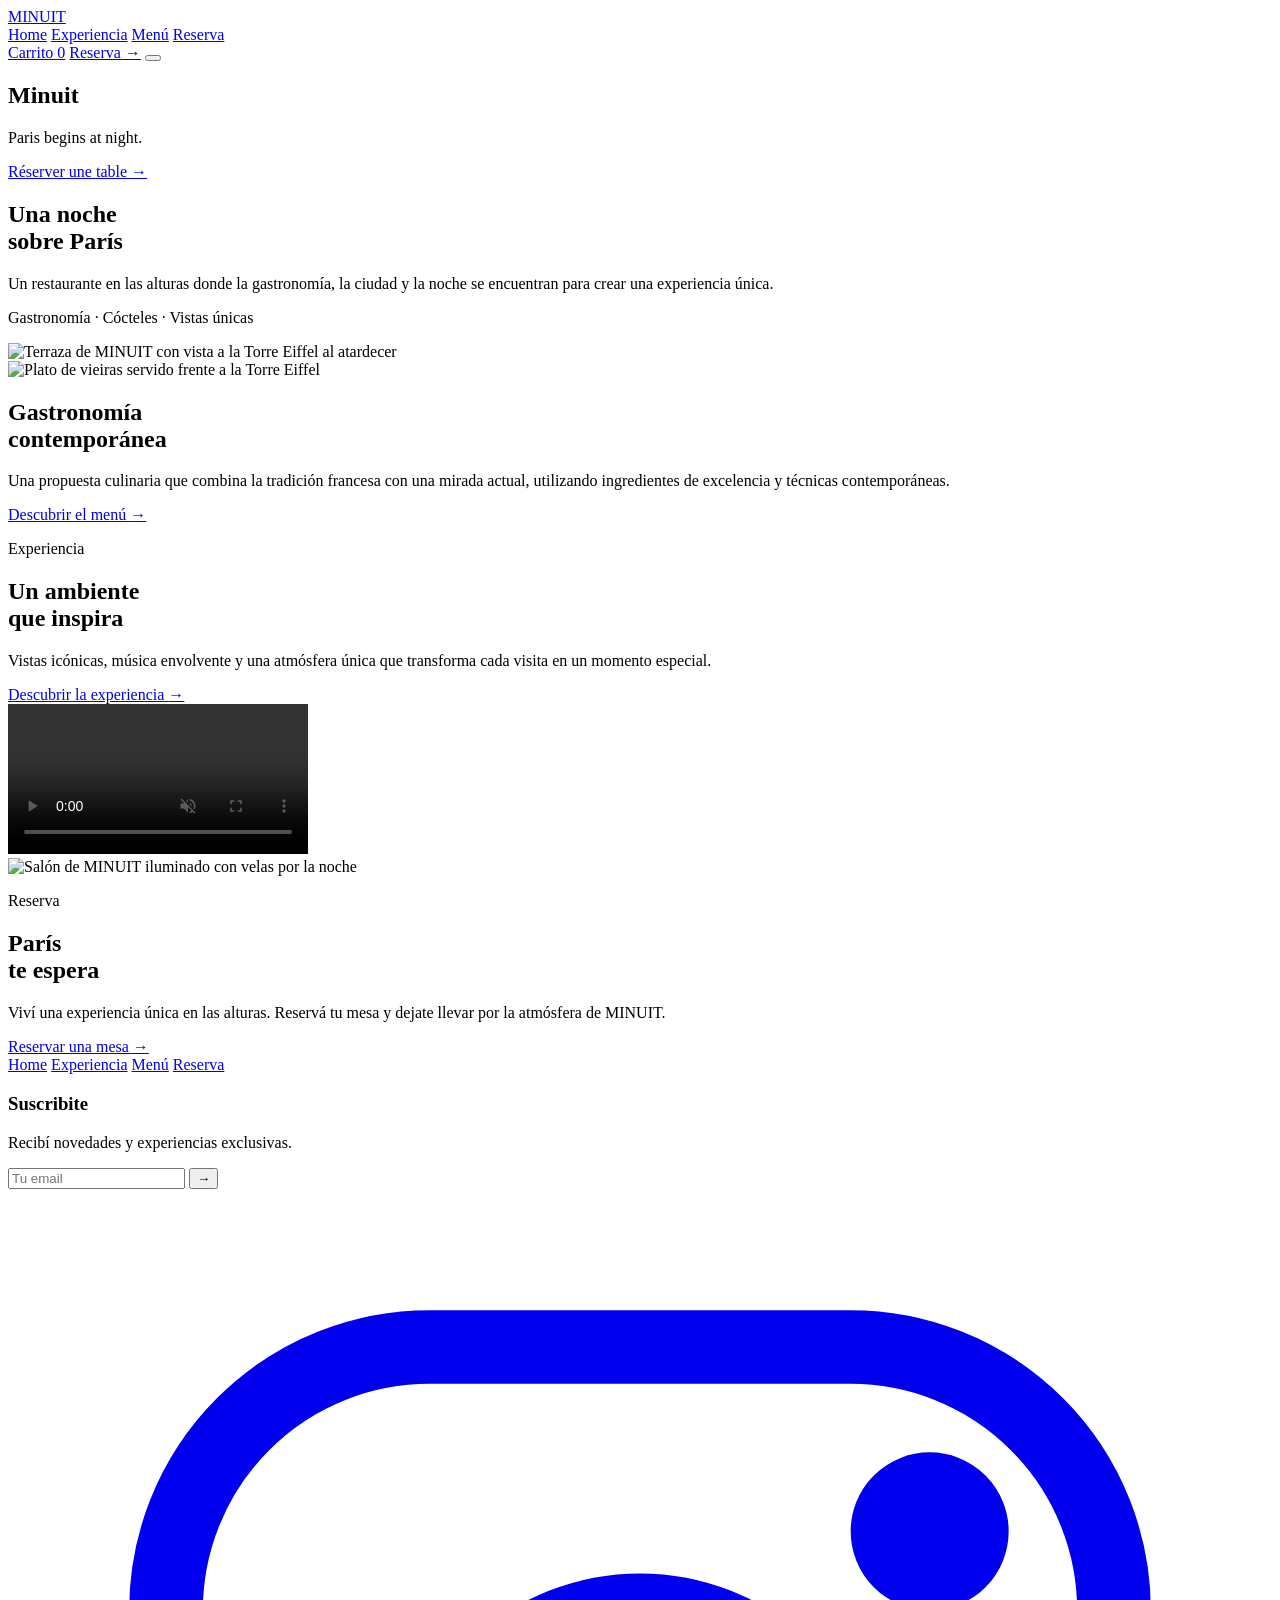
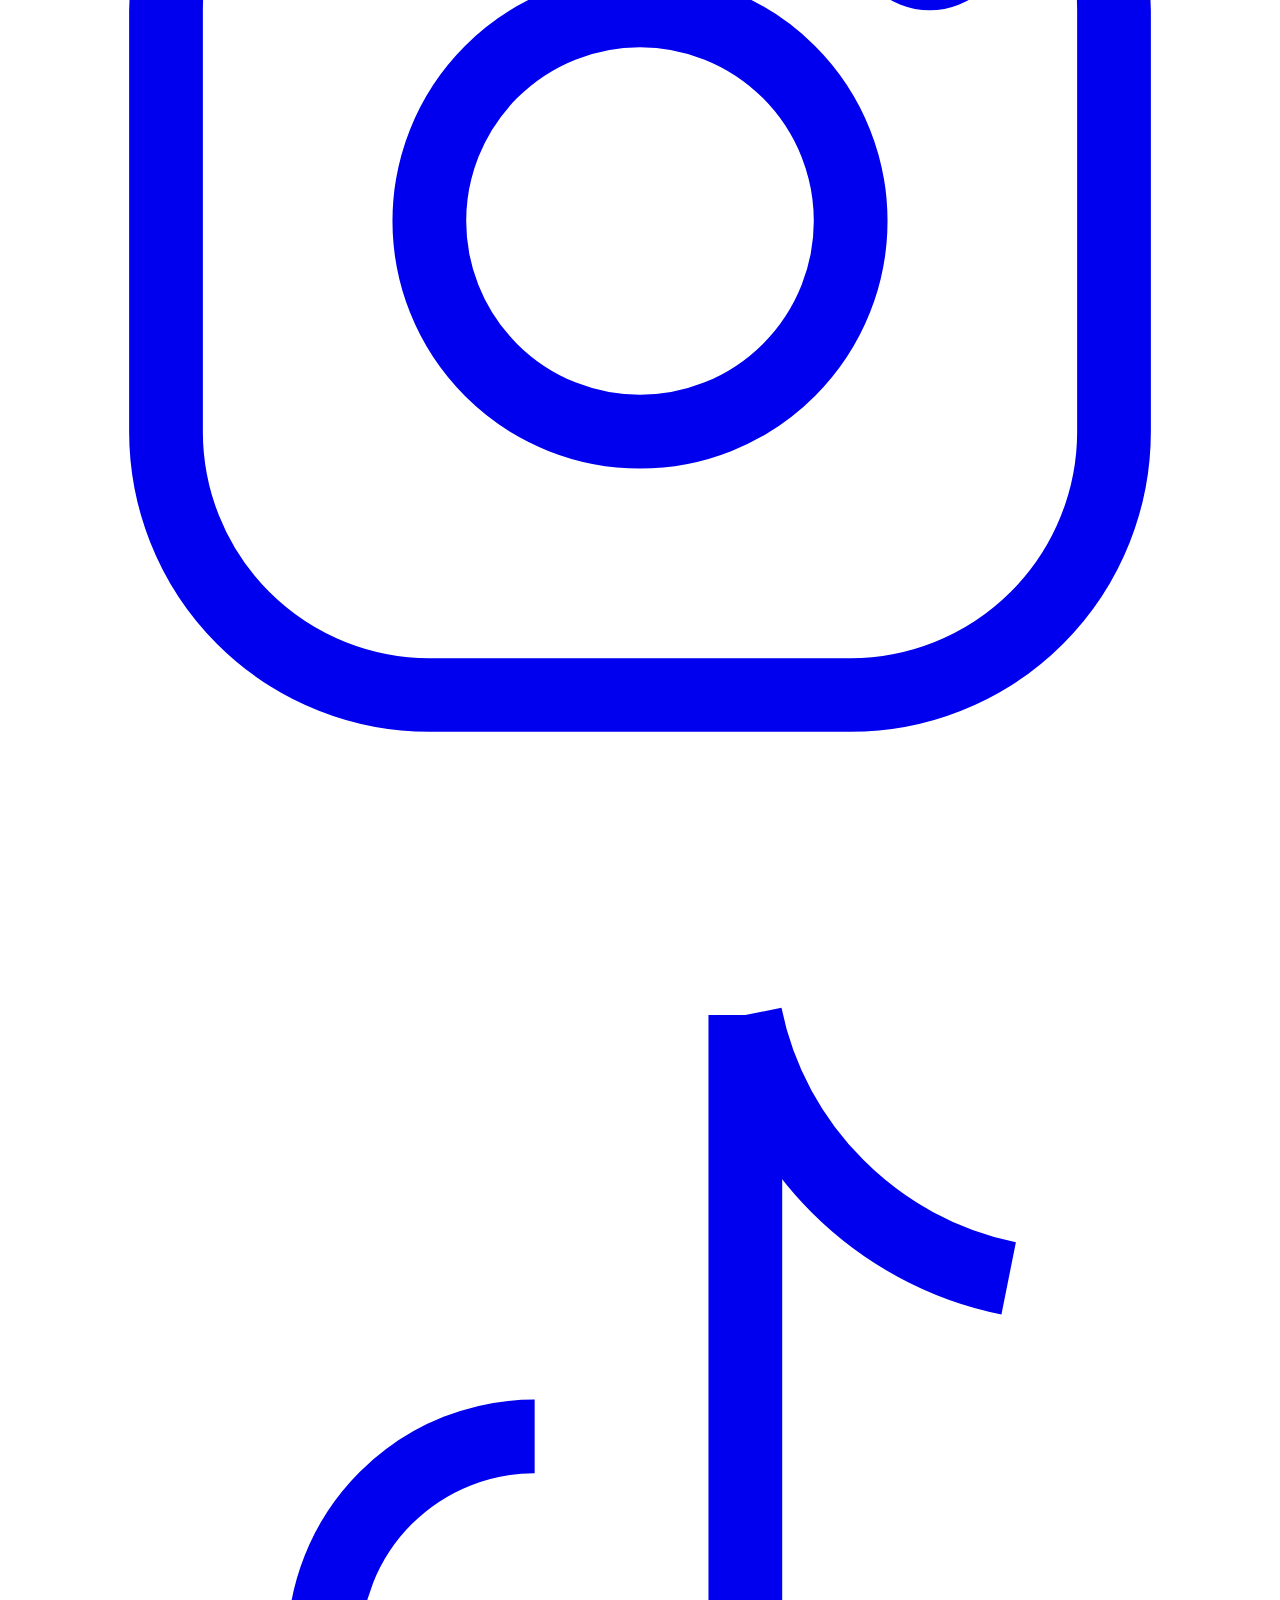
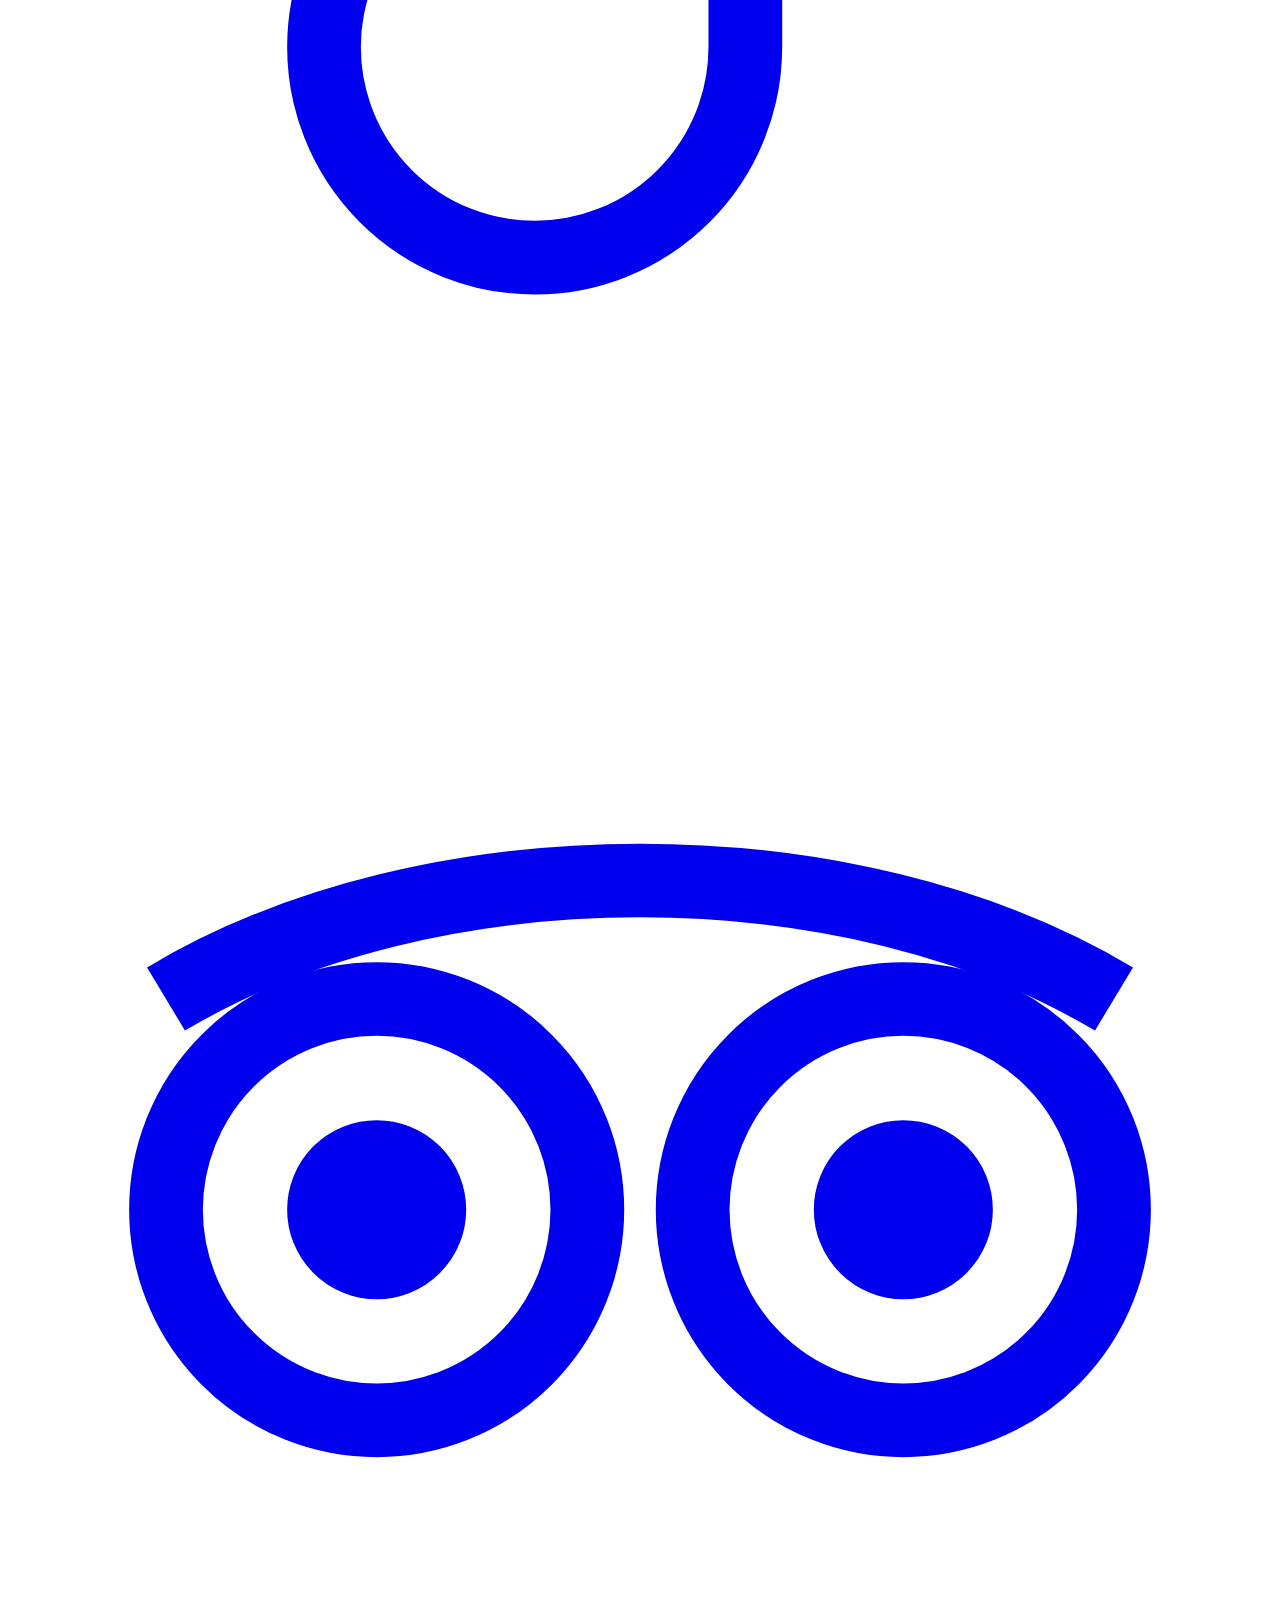
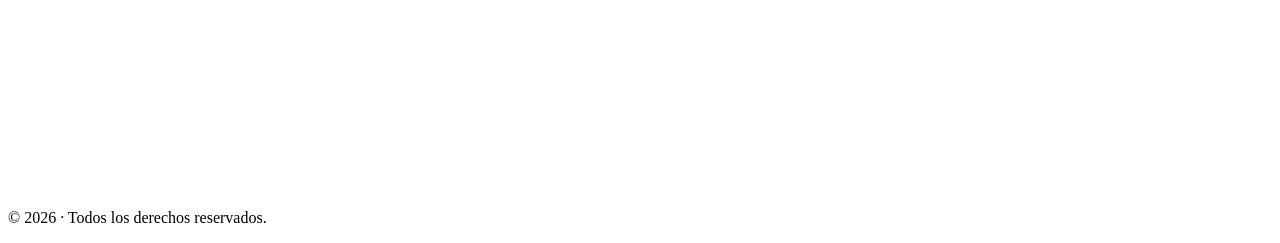
==== index.html @ dc8b3d08 "Sitio MINUIT" ====
<!DOCTYPE html>
<html lang="es">
<head>
  <meta charset="UTF-8">
  <meta name="viewport" content="width=device-width, initial-scale=1.0">
  <title>MINUIT | Paris begins at night</title>
  <link rel="stylesheet" href="css/estilos.css">
</head>
<body>

  <header class="header">
    <div class="contenedor">
      <div class="header__barra">

        <a href="index.html" class="logo">MINUIT</a>

        <nav class="nav">
          <a href="index.html" class="activo">Home</a>
          <a href="pages/experiencia.html">Experiencia</a>
          <a href="pages/menu.html">Menú</a>
          <a href="pages/reserva.html" class="solo-celu">Reserva</a>
        </nav>

         <div class="header__acciones">
          <a href="pages/carrito.html" class="boton boton--borde boton--chico boton-carrito">Carrito <span class="carrito-contador">0</span></a>
          <a href="pages/reserva.html" class="boton boton--chico">Reserva <span>→</span></a>
          <button class="menu-boton" aria-label="Abrir menú">
            <span></span><span></span><span></span>
          </button>
        </div>
        </div>

      </div>
    </div>
  </header>

  <main>

    <section class="hero hero--home hero--centrado">
      <div class="contenedor hero__contenido">
        <h1 class="hero__titulo">Minuit</h1>
        <p class="hero__subtitulo">Paris begins at night.</p>
        <a href="pages/reserva.html" class="boton">Réserver une table <span>→</span></a>
      </div>
    </section>
    <section class="bloque bloque--1">
      <div class="bloque__texto bloque__texto--claro">
        <h2 class="titulo">Una noche<br>sobre París</h2>
        <span class="linea-corta"></span>
        <p>Un restaurante en las alturas donde la gastronomía, la ciudad y la noche se encuentran para crear una experiencia única.</p>
        <p class="bloque__tags">Gastronomía · Cócteles · Vistas únicas</p>
      </div>
      <div class="bloque__media">
        <img src="images/home-terraza.png" alt="Terraza de MINUIT con vista a la Torre Eiffel al atardecer">
      </div>
    </section>

    <section class="bloque bloque--2">
      <div class="bloque__media">
        <img src="images/home-plato.png" alt="Plato de vieiras servido frente a la Torre Eiffel">
      </div>
      <div class="bloque__texto bloque__texto--oscuro">
        <h2 class="titulo">Gastronomía<br>contemporánea</h2>
        <span class="linea-corta"></span>
        <p>Una propuesta culinaria que combina la tradición francesa con una mirada actual, utilizando ingredientes de excelencia y técnicas contemporáneas.</p>
        <a href="pages/menu.html" class="boton">Descubrir el menú <span>→</span></a>
      </div>
    </section>

    <section class="bloque bloque--3">
      <div class="bloque__texto bloque__texto--claro">
        <p class="etiqueta">Experiencia</p>
        <h2 class="titulo">Un ambiente<br>que inspira</h2>
        <span class="linea-corta"></span>
        <p>Vistas icónicas, música envolvente y una atmósfera única que transforma cada visita en un momento especial.</p>
        <a href="pages/experiencia.html" class="boton boton--oscuro">Descubrir la experiencia <span>→</span></a>
      </div>
      <div class="bloque__media">
        <video src="images/home-video.mp4" autoplay muted loop playsinline controls></video>
      </div>
    </section>

    <section class="bloque bloque--4">
      <div class="bloque__media">
        <img src="images/home-reserva.png" alt="Salón de MINUIT iluminado con velas por la noche">
      </div>
      <div class="bloque__texto bloque__texto--oscuro">
        <p class="etiqueta">Reserva</p>
        <h2 class="titulo">París<br>te espera</h2>
        <span class="linea-corta"></span>
        <p>Viví una experiencia única en las alturas. Reservá tu mesa y dejate llevar por la atmósfera de MINUIT.</p>
        <a href="pages/reserva.html" class="boton">Reservar una mesa <span>→</span></a>
      </div>
    </section>

  </main>

  <footer class="footer">
    <div class="contenedor">

      <div class="footer__arriba">
        <nav class="footer__nav">
          <a href="index.html" class="activo">Home</a>
          <a href="pages/experiencia.html">Experiencia</a>
          <a href="pages/menu.html">Menú</a>
          <a href="pages/reserva.html">Reserva</a>
        </nav>

        <span class="footer__separador"></span>

        <div class="suscribite">
          <h3 class="etiqueta">Suscribite</h3>
          <span class="linea-corta"></span>
          <p>Recibí novedades y experiencias exclusivas.</p>
          <form class="suscribite__form">
            <input type="email" placeholder="Tu email" required>
            <button type="submit" aria-label="Suscribirme">→</button>
          </form>
        </div>
      </div>

      <div class="footer__abajo">
        <div class="redes">
          <a href="#" aria-label="Instagram">
            <svg viewBox="0 0 24 24" fill="none" stroke="currentColor" stroke-width="1.4">
              <rect x="3" y="3" width="18" height="18" rx="5"/>
              <circle cx="12" cy="12" r="4"/>
              <circle cx="17.5" cy="6.5" r="0.8" fill="currentColor"/>
            </svg>
          </a>
          <a href="#" aria-label="TikTok">
            <svg viewBox="0 0 24 24" fill="none" stroke="currentColor" stroke-width="1.4">
              <path d="M14 3v12a4 4 0 1 1-4-4"/>
              <path d="M14 3c.5 2.5 2.5 4.5 5 5"/>
            </svg>
          </a>
          <a href="#" aria-label="Tripadvisor">
            <svg viewBox="0 0 24 24" fill="none" stroke="currentColor" stroke-width="1.4">
              <circle cx="7" cy="13" r="4"/>
              <circle cx="17" cy="13" r="4"/>
              <circle cx="7" cy="13" r="1" fill="currentColor"/>
              <circle cx="17" cy="13" r="1" fill="currentColor"/>
              <path d="M3 9c5-3 13-3 18 0"/>
            </svg>
          </a>
        </div>
        <p class="copyright">© 2026 · Todos los derechos reservados.</p>
      </div>

    </div>
  </footer>

  <script src="js/main.js"></script>
</body>
</html>
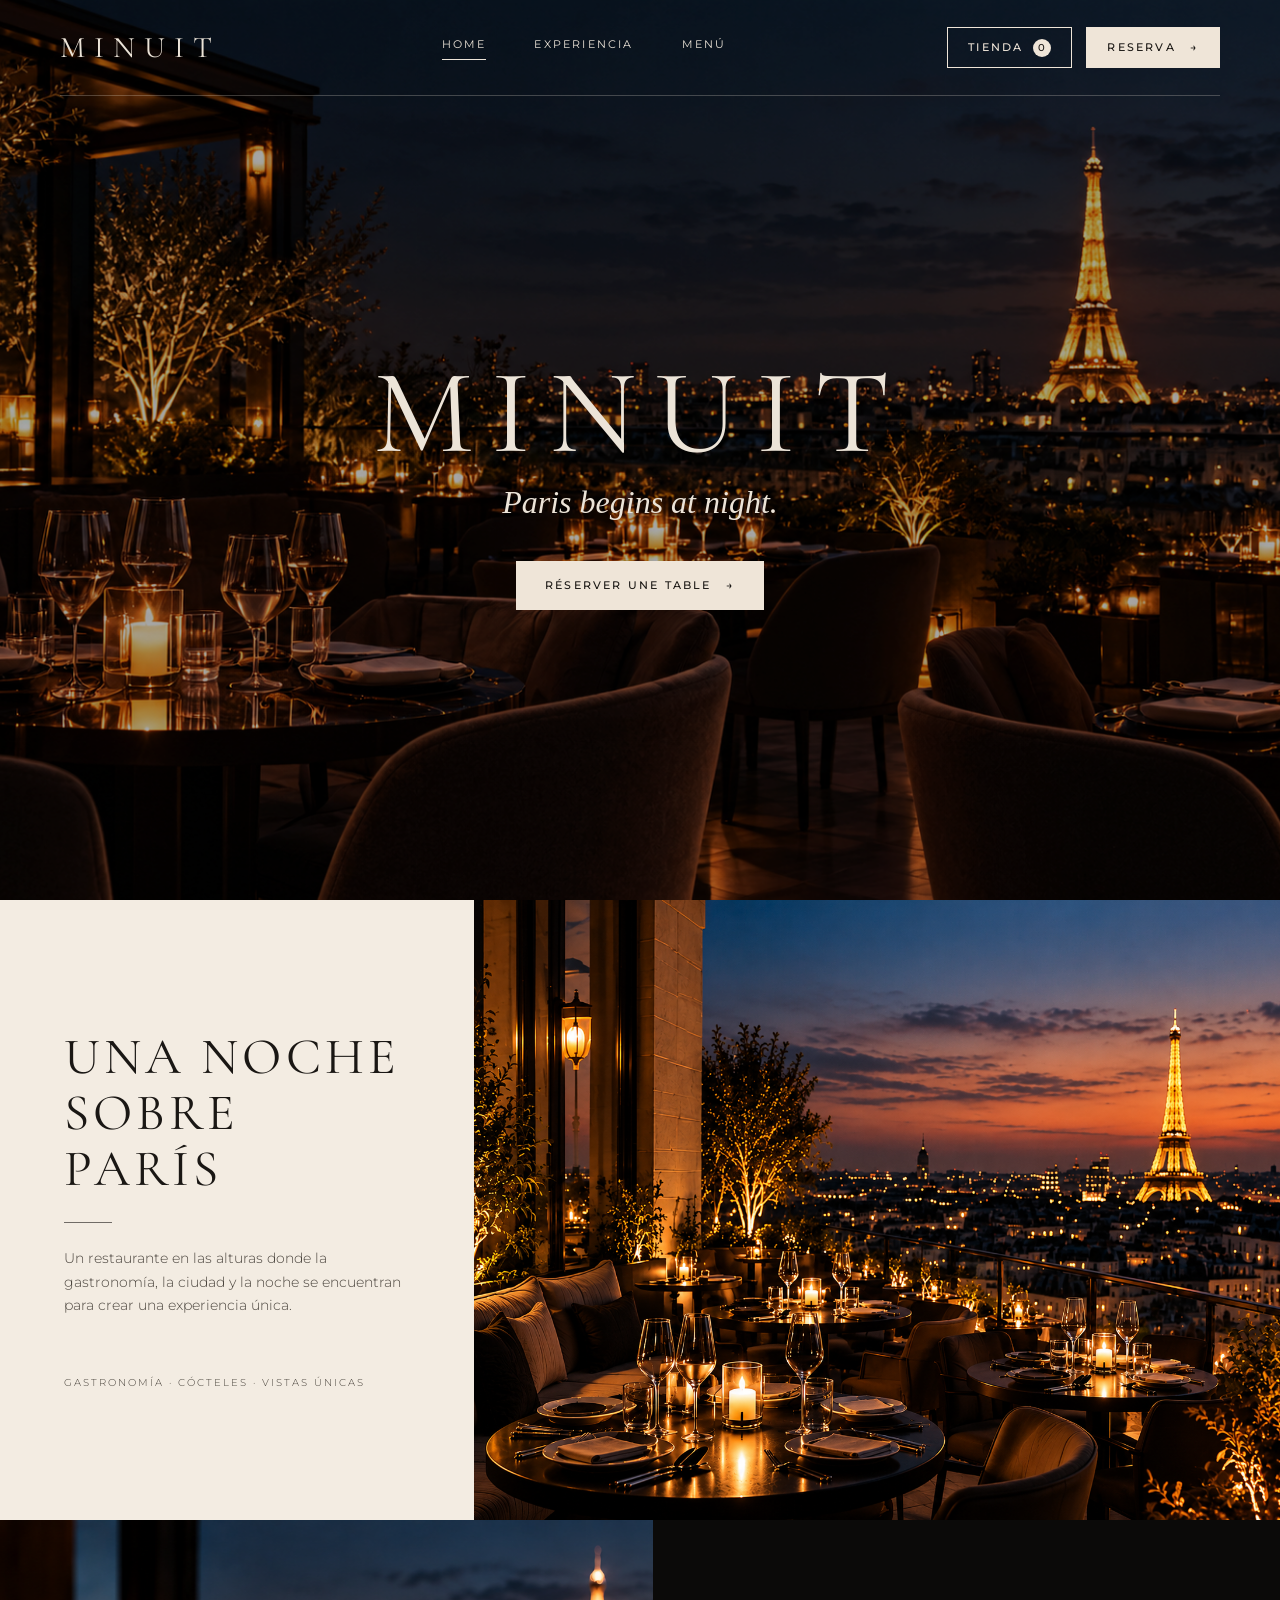
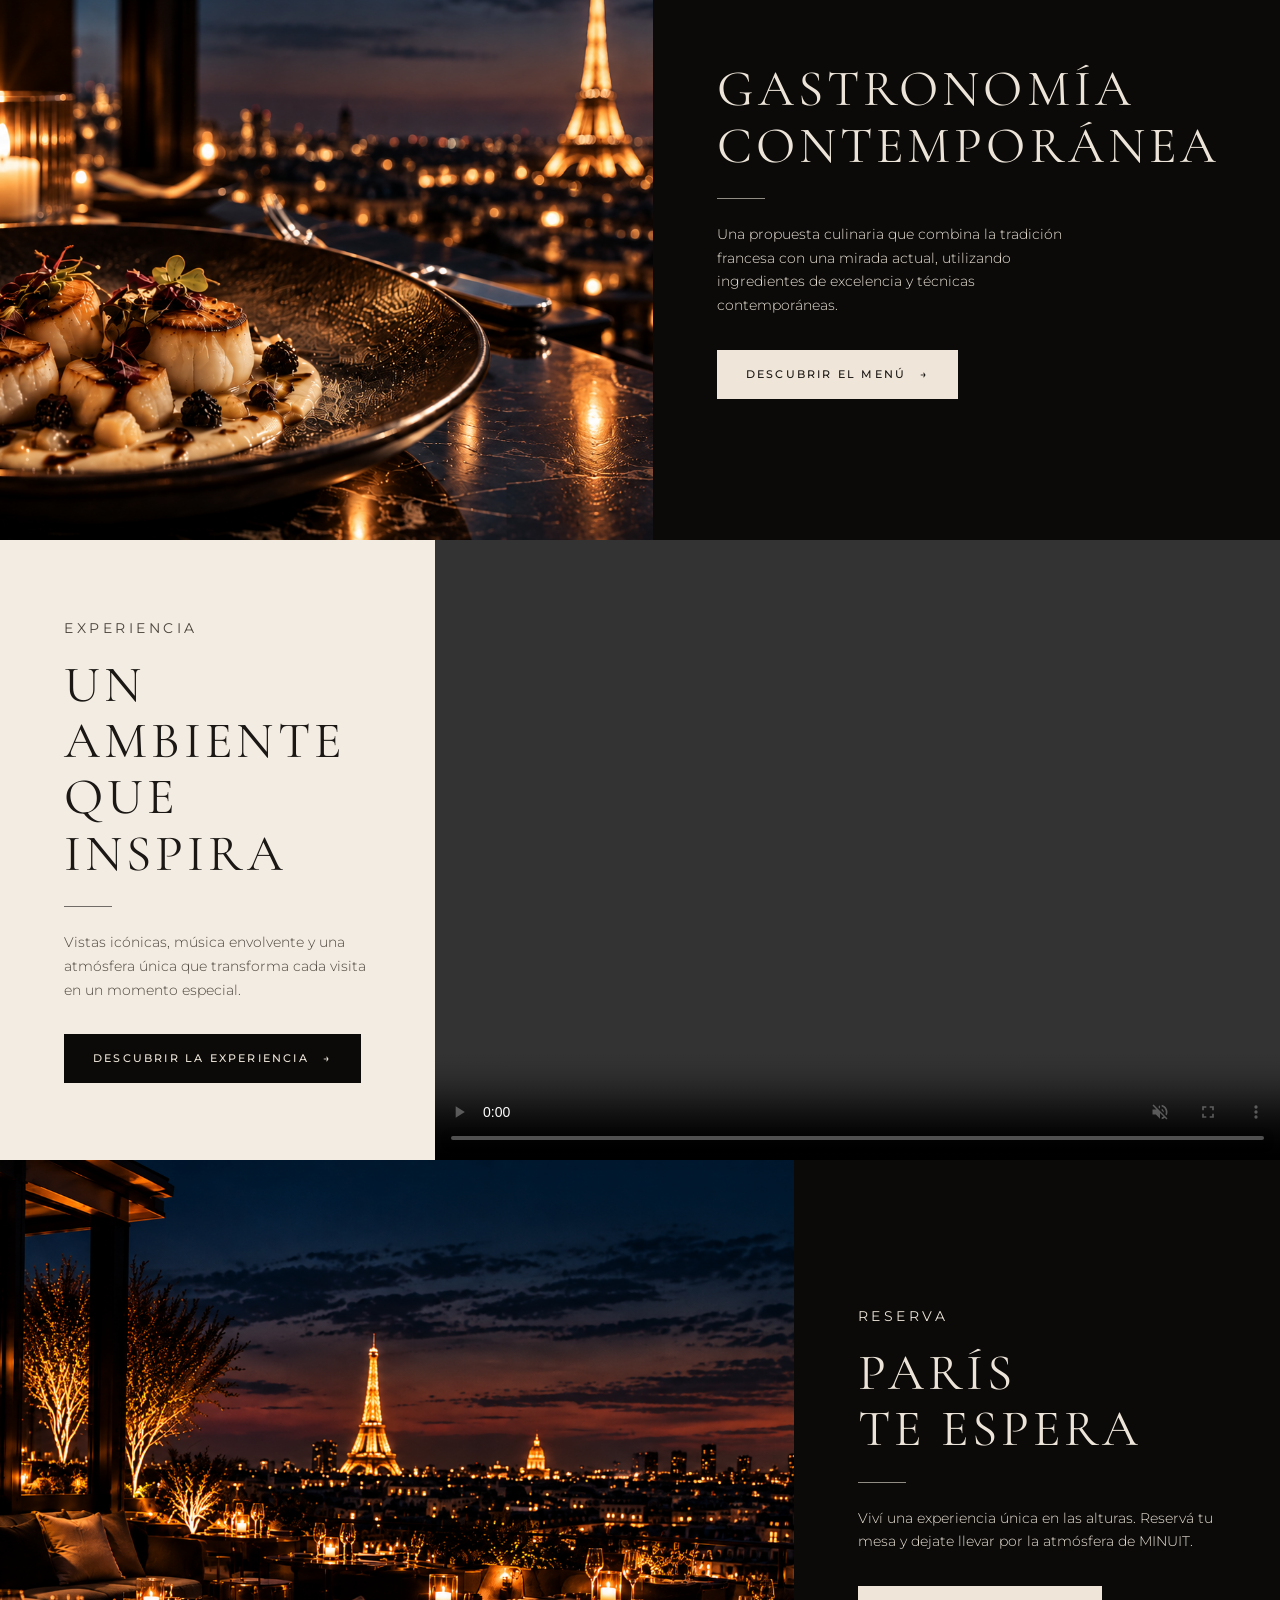
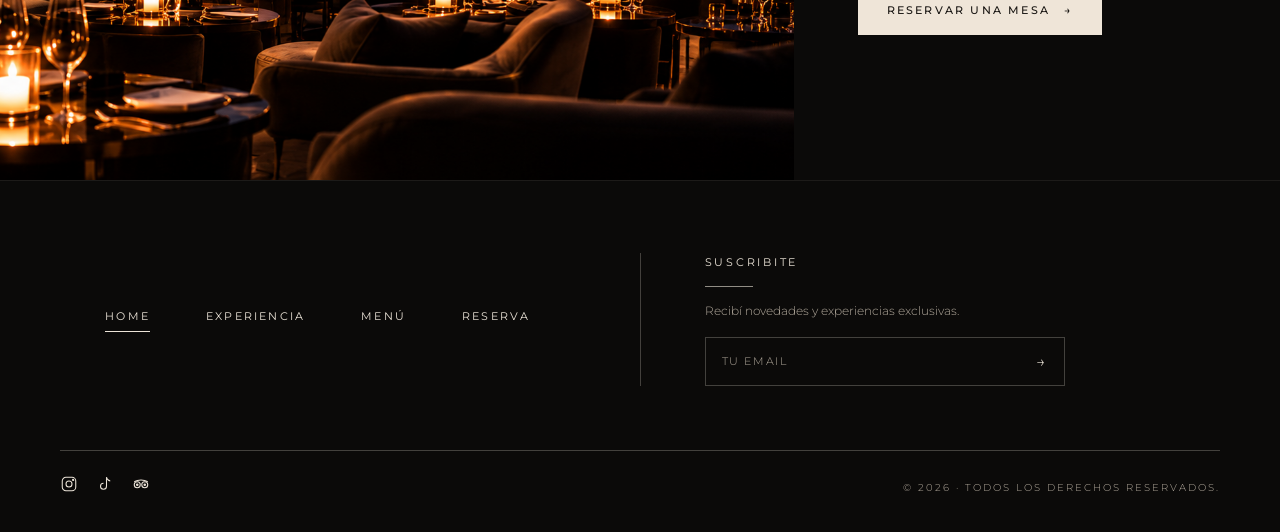
==== commit b3c4de31: "Cambio Carrito por Tienda" ====
--- a/index.html
+++ b/index.html
@@ -22,7 +22,7 @@
         </nav>
 
          <div class="header__acciones">
-          <a href="pages/carrito.html" class="boton boton--borde boton--chico boton-carrito">Carrito <span class="carrito-contador">0</span></a>
+          <a href="pages/carrito.html" class="boton boton--borde boton--chico boton-carrito">Tienda <span class="carrito-contador">0</span></a>
           <a href="pages/reserva.html" class="boton boton--chico">Reserva <span>→</span></a>
           <button class="menu-boton" aria-label="Abrir menú">
             <span></span><span></span><span></span>
@@ -152,4 +152,4 @@
 
   <script src="js/main.js"></script>
 </body>
-</html>+</html>
--- a/css/estilos.css
+++ b/css/estilos.css
@@ -0,0 +1,1538 @@
+@import url('https://fonts.googleapis.com/css2?family=Bodoni+Moda:ital,opsz,wght@0,6..96,400;0,6..96,500;1,6..96,400&family=Cormorant+Garamond:ital,wght@0,300;0,400;0,500;1,400&family=Montserrat:wght@300;400;500&display=swap');
+
+:root {
+  --negro: #0b0a09;
+  --negro-2: #141210;
+  --crema: #f3ece2;
+  --crema-boton: #efe5d8;
+  --texto-claro: #ece4d8;
+  --texto-suave: #b3aa9d;
+  --texto-oscuro: #1a1714;
+  --linea: rgba(236, 228, 216, 0.25);
+
+  --fuente-titulo: 'Cormorant Garamond', serif;
+  --fuente-titulo-alt: 'Bodoni Moda', serif;
+  --fuente-texto: 'Montserrat', sans-serif;
+
+  --ancho-maximo: 1240px;
+}
+
+*,
+*::before,
+*::after {
+  box-sizing: border-box;
+  margin: 0;
+  padding: 0;
+}
+
+html {
+  scroll-behavior: smooth;
+}
+
+body {
+  background: var(--negro);
+  color: var(--texto-claro);
+  font-family: var(--fuente-texto);
+  font-weight: 300;
+  font-size: 15px;
+  line-height: 1.7;
+}
+
+img,
+video {
+  display: block;
+  max-width: 100%;
+}
+
+a {
+  color: inherit;
+  text-decoration: none;
+}
+
+button,
+input,
+select,
+textarea {
+  font: inherit;
+  color: inherit;
+}
+
+ul {
+  list-style: none;
+}
+
+.contenedor {
+  width: 100%;
+  max-width: var(--ancho-maximo);
+  margin: 0 auto;
+  padding: 0 40px;
+}
+
+.titulo {
+  font-family: var(--fuente-titulo);
+  font-weight: 400;
+  font-size: clamp(2.2rem, 4vw, 3.4rem);
+  line-height: 1.1;
+  letter-spacing: 0.08em;
+  text-transform: uppercase;
+}
+
+.linea-corta {
+  display: block;
+  width: 48px;
+  height: 1px;
+  margin: 24px 0;
+  background: currentColor;
+  opacity: 0.6;
+}
+
+.etiqueta {
+  font-size: 11px;
+  font-weight: 400;
+  letter-spacing: 0.25em;
+  text-transform: uppercase;
+}
+
+.boton {
+  display: inline-flex;
+  align-items: center;
+  gap: 14px;
+  padding: 14px 28px;
+  border: 1px solid var(--crema-boton);
+  background: var(--crema-boton);
+  color: var(--texto-oscuro);
+  font-size: 11px;
+  font-weight: 500;
+  letter-spacing: 0.2em;
+  text-transform: uppercase;
+  cursor: pointer;
+  transition: background 0.3s, color 0.3s;
+}
+
+.boton:hover {
+  background: transparent;
+  color: var(--crema-boton);
+}
+
+.boton--oscuro {
+  border-color: var(--negro);
+  background: var(--negro);
+  color: var(--texto-claro);
+}
+
+.boton--oscuro:hover {
+  background: transparent;
+  color: var(--negro);
+}
+
+.boton--chico {
+  padding: 10px 20px;
+}
+
+.header {
+  position: absolute;
+  top: 0;
+  left: 0;
+  right: 0;
+  z-index: 10;
+}
+
+.header__barra {
+  display: flex;
+  align-items: center;
+  justify-content: space-between;
+  gap: 32px;
+  padding: 22px 0;
+  border-bottom: 1px solid var(--linea);
+}
+
+.logo {
+  font-family: var(--fuente-titulo);
+  font-size: 30px;
+  font-weight: 400;
+  letter-spacing: 0.3em;
+}
+
+.nav {
+  display: flex;
+  gap: 48px;
+}
+
+.nav a,
+.footer__nav a {
+  padding-bottom: 6px;
+  border-bottom: 1px solid transparent;
+  font-size: 11px;
+  font-weight: 400;
+  letter-spacing: 0.2em;
+  text-transform: uppercase;
+  transition: border-color 0.3s;
+}
+
+.nav a:hover,
+.nav a.activo,
+.footer__nav a:hover,
+.footer__nav a.activo {
+  border-color: var(--texto-claro);
+}
+
+.nav .solo-celu {
+  display: none;
+}
+
+.header__acciones {
+  display: flex;
+  align-items: center;
+  gap: 24px;
+}
+
+.separador {
+  width: 1px;
+  height: 32px;
+  background: var(--linea);
+}
+
+.carrito-icono {
+  position: relative;
+  display: flex;
+}
+
+.carrito-icono svg {
+  width: 24px;
+  height: 24px;
+}
+
+.carrito-contador {
+  position: absolute;
+  top: -6px;
+  right: -10px;
+  display: flex;
+  align-items: center;
+  justify-content: center;
+  min-width: 18px;
+  height: 18px;
+  padding: 0 4px;
+  border-radius: 9px;
+  background: var(--crema-boton);
+  color: var(--texto-oscuro);
+  font-size: 10px;
+  font-weight: 500;
+}
+
+.menu-boton {
+  display: none;
+  flex-direction: column;
+  gap: 6px;
+  padding: 6px 0;
+  border: none;
+  background: none;
+  cursor: pointer;
+}
+
+.menu-boton span {
+  display: block;
+  width: 24px;
+  height: 1px;
+  background: var(--texto-claro);
+  transition: transform 0.3s, opacity 0.3s;
+}
+
+.hero {
+  position: relative;
+  display: flex;
+  align-items: center;
+  min-height: 80vh;
+  padding: 140px 0 80px;
+  background-color: var(--negro-2);
+  background-position: center;
+  background-size: cover;
+}
+
+.hero::before {
+  content: "";
+  position: absolute;
+  inset: 0;
+  background: linear-gradient(to right, rgba(0, 0, 0, 0.65), rgba(0, 0, 0, 0.1) 70%),
+              linear-gradient(to top, rgba(11, 10, 9, 0.6), transparent 40%);
+}
+
+.hero__contenido {
+  position: relative;
+}
+
+.hero__titulo {
+  font-family: var(--fuente-titulo);
+  font-weight: 400;
+  font-size: clamp(2.8rem, 6vw, 4.6rem);
+  line-height: 1.05;
+  letter-spacing: 0.06em;
+  text-transform: uppercase;
+}
+
+.hero__subtitulo {
+  font-family: var(--fuente-titulo);
+  font-size: clamp(1.2rem, 2vw, 1.5rem);
+  line-height: 1.4;
+}
+
+.hero--centrado {
+  min-height: 100vh;
+  text-align: center;
+}
+
+.hero--centrado::before {
+  background: rgba(0, 0, 0, 0.35);
+}
+
+.hero--centrado .hero__titulo {
+  font-size: clamp(3.6rem, 11vw, 7.5rem);
+  letter-spacing: 0.15em;
+}
+
+.hero--centrado .hero__subtitulo {
+  margin: 4px 0 36px;
+  font-style: italic;
+  font-size: clamp(1.4rem, 2.6vw, 2rem);
+}
+
+.hero--home        { background-image: url(../images/home-portada.png); }
+.hero--experiencia { background-image: url(../images/exp-portada.png); }
+.hero--menu        { background-image: url(../images/menu-portada.png); }
+.hero--reserva     { background-image: url(../images/reserva-portada.png); }
+.hero--carrito     { background-image: url(../images/carrito-portada.png); }
+
+.footer {
+  padding: 72px 0 32px;
+  border-top: 1px solid rgba(236, 228, 216, 0.08);
+  background: var(--negro);
+}
+
+.footer__arriba {
+  display: grid;
+  grid-template-columns: 1fr auto 1fr;
+  align-items: center;
+  gap: 64px;
+}
+
+.footer__nav {
+  display: flex;
+  justify-content: center;
+  flex-wrap: wrap;
+  gap: 32px 56px;
+}
+
+.footer__separador {
+  align-self: stretch;
+  width: 1px;
+  background: var(--linea);
+}
+
+.suscribite p {
+  margin: 0 0 16px;
+  color: var(--texto-suave);
+  font-size: 12px;
+}
+
+.suscribite .linea-corta {
+  margin: 14px 0;
+}
+
+.suscribite__form {
+  display: flex;
+  max-width: 360px;
+  border: 1px solid var(--linea);
+}
+
+.suscribite__form input {
+  flex: 1;
+  min-width: 0;
+  padding: 14px 16px;
+  border: none;
+  outline: none;
+  background: transparent;
+  font-size: 11px;
+  letter-spacing: 0.15em;
+}
+
+.suscribite__form input::placeholder {
+  color: var(--texto-suave);
+  text-transform: uppercase;
+}
+
+.suscribite__form button {
+  padding: 0 18px;
+  border: none;
+  background: none;
+  font-size: 16px;
+  cursor: pointer;
+}
+
+.footer__abajo {
+  display: flex;
+  align-items: center;
+  justify-content: space-between;
+  gap: 16px;
+  margin-top: 64px;
+  padding-top: 24px;
+  border-top: 1px solid var(--linea);
+}
+
+.redes {
+  display: flex;
+  gap: 18px;
+}
+
+.redes svg {
+  width: 18px;
+  height: 18px;
+  transition: opacity 0.3s;
+}
+
+.redes a:hover svg {
+  opacity: 0.6;
+}
+
+.copyright {
+  color: var(--texto-suave);
+  font-size: 10px;
+  letter-spacing: 0.2em;
+  text-transform: uppercase;
+}
+
+@media (max-width: 900px) {
+  .contenedor {
+    padding: 0 20px;
+  }
+
+  .menu-boton {
+    display: flex;
+  }
+
+  .nav {
+    position: absolute;
+    top: 100%;
+    left: -20px;
+    right: -20px;
+    flex-direction: column;
+    gap: 0;
+    padding: 8px 20px 24px;
+    background: rgba(11, 10, 9, 0.97);
+    border-bottom: 1px solid var(--linea);
+    opacity: 0;
+    visibility: hidden;
+    transform: translateY(-10px);
+    transition: opacity 0.3s, transform 0.3s, visibility 0.3s;
+  }
+
+  .header.abierto .nav {
+    opacity: 1;
+    visibility: visible;
+    transform: translateY(0);
+  }
+
+  .nav a {
+    padding: 16px 0;
+    border-bottom: 1px solid rgba(236, 228, 216, 0.1);
+  }
+
+  .nav a.activo {
+    border-color: rgba(236, 228, 216, 0.1);
+    color: #fff;
+  }
+
+  .nav .solo-celu {
+    display: block;
+  }
+
+  .header.abierto .menu-boton span:nth-child(1) {
+    transform: translateY(7px) rotate(45deg);
+  }
+
+  .header.abierto .menu-boton span:nth-child(2) {
+    opacity: 0;
+  }
+
+  .header.abierto .menu-boton span:nth-child(3) {
+    transform: translateY(-7px) rotate(-45deg);
+  }
+
+  .header.abierto .header__barra {
+    background: rgba(11, 10, 9, 0.97);
+  }
+
+  .header__barra {
+    position: relative;
+    padding: 18px 0;
+  }
+
+  .logo {
+    font-size: 24px;
+  }
+
+  .footer__arriba {
+    grid-template-columns: 1fr;
+    gap: 48px;
+  }
+
+  .footer__separador {
+    display: none;
+  }
+
+  .footer__nav {
+    justify-content: flex-start;
+  }
+}
+
+@media (max-width: 600px) {
+  .header__acciones .boton {
+    display: none;
+  }
+
+  .header__acciones .separador {
+    display: none;
+  }
+
+  .hero {
+    min-height: 70vh;
+  }
+
+  .footer__abajo {
+    flex-direction: column-reverse;
+    align-items: flex-start;
+  }
+}
+.bloque {
+  display: grid;
+  min-height: 620px;
+}
+
+.bloque--1 {
+  grid-template-columns: 37% 1fr;
+}
+
+.bloque--2 {
+  grid-template-columns: 51% 1fr;
+}
+
+.bloque--3 {
+  grid-template-columns: 34% 1fr;
+}
+
+.bloque--4 {
+  grid-template-columns: 62% 1fr;
+}
+
+.bloque__texto {
+  display: flex;
+  flex-direction: column;
+  justify-content: center;
+  padding: 64px clamp(24px, 5vw, 72px);
+}
+
+.bloque__texto--claro {
+  background: var(--crema);
+  color: var(--texto-oscuro);
+}
+
+.bloque__texto--oscuro {
+  background: var(--negro);
+}
+
+.bloque__texto p {
+  max-width: 360px;
+  font-size: 14px;
+}
+
+.bloque__texto--claro p {
+  color: #4a443d;
+}
+
+.bloque__texto .etiqueta {
+  margin-bottom: 16px;
+}
+
+.bloque__texto .boton {
+  align-self: flex-start;
+  margin-top: 32px;
+}
+
+.bloque__tags {
+  margin-top: 56px;
+  font-size: 10px !important;
+  letter-spacing: 0.2em;
+  text-transform: uppercase;
+}
+
+.bloque__media {
+  position: relative;
+  overflow: hidden;
+  background: var(--negro-2);
+}
+
+.bloque__media img,
+.bloque__media video {
+  width: 100%;
+  height: 100%;
+  object-fit: cover;
+}
+
+@media (max-width: 900px) {
+  .bloque,
+  .bloque--1,
+  .bloque--2,
+  .bloque--3,
+  .bloque--4 {
+    grid-template-columns: 1fr;
+    min-height: 0;
+  }
+
+  .bloque__media {
+    order: -1;
+    height: 70vw;
+    max-height: 480px;
+  }
+
+  .bloque__texto {
+    padding: 56px 20px;
+  }
+}
+.titulo--chico {
+  font-size: clamp(1.8rem, 2.6vw, 2.4rem);
+}
+
+.recorrido {
+  display: grid;
+  grid-template-columns: 26% 1fr;
+  align-items: center;
+  gap: 24px;
+  padding: 24px 24px 72px 0;
+}
+
+.recorrido__texto,
+.ambiente__texto {
+  padding: 0 clamp(24px, 4vw, 56px);
+}
+
+.recorrido__texto p,
+.ambiente__texto p {
+  max-width: 260px;
+  color: var(--texto-suave);
+  font-size: 14px;
+}
+
+.momentos {
+  display: grid;
+  grid-template-columns: repeat(3, 1fr);
+  gap: 10px;
+}
+
+.momento img {
+  width: 100%;
+  aspect-ratio: 3 / 4;
+  object-fit: cover;
+}
+
+.momento__info {
+  position: relative;
+  margin-top: 20px;
+  padding-top: 28px;
+  text-align: center;
+}
+
+.momento__info::before {
+  content: "";
+  position: absolute;
+  top: 0;
+  left: -5px;
+  right: -5px;
+  height: 1px;
+  background: var(--linea);
+}
+
+.momento:first-child .momento__info::before {
+  left: 0;
+}
+
+.momento:last-child .momento__info::before {
+  right: 0;
+}
+
+.momento__info::after {
+  content: "";
+  position: absolute;
+  top: -3px;
+  left: 50%;
+  width: 7px;
+  height: 7px;
+  margin-left: -3.5px;
+  border-radius: 50%;
+  background: var(--texto-claro);
+}
+
+.momento__info h3 {
+  font-size: 10px;
+}
+
+.momento__info p {
+  margin-top: 8px;
+  color: var(--texto-suave);
+  font-size: 12px;
+}
+
+.ambiente {
+  display: grid;
+  grid-template-columns: 26% 1fr;
+  align-items: center;
+  min-height: 620px;
+}
+
+.ambiente__texto .titulo {
+  font-size: clamp(2rem, 3.2vw, 3rem);
+}
+
+.ambiente__foto {
+  height: 100%;
+}
+
+.ambiente__foto img {
+  width: 100%;
+  height: 100%;
+  object-fit: cover;
+}
+
+@media (max-width: 900px) {
+  .recorrido,
+  .ambiente {
+    grid-template-columns: 1fr;
+    gap: 40px;
+    padding: 64px 0;
+  }
+
+  .recorrido__texto,
+  .ambiente__texto {
+    padding: 0 20px;
+  }
+
+  .momentos {
+    grid-template-columns: 1fr;
+    gap: 40px;
+    padding: 0 20px;
+  }
+
+  .momento img {
+    aspect-ratio: 4 / 3;
+  }
+
+  .momento__info::before {
+    left: 0;
+    right: 0;
+  }
+
+  .ambiente {
+    padding-bottom: 0;
+  }
+
+  .ambiente__foto {
+    height: 70vw;
+    max-height: 480px;
+  }
+}
+.carta {
+  display: grid;
+  grid-template-columns: 28fr 30fr 19fr 23fr;
+  background: var(--negro);
+}
+
+.carta__col {
+  display: flex;
+  flex-direction: column;
+  padding-top: 48px;
+  border-right: 1px solid rgba(201, 164, 106, 0.35);
+}
+
+.carta__col:last-child {
+  border-right: none;
+}
+
+.carta__contenido {
+  padding: 0 clamp(20px, 2.4vw, 36px) 40px;
+}
+
+.carta__titulo {
+  font-family: var(--fuente-titulo);
+  font-size: clamp(1.4rem, 2vw, 1.9rem);
+  font-weight: 400;
+  letter-spacing: 0.15em;
+  text-transform: uppercase;
+  white-space: nowrap;
+}
+
+.plato {
+  margin-bottom: 26px;
+  font-family: var(--fuente-titulo);
+}
+
+.plato__fila {
+  display: flex;
+  justify-content: space-between;
+  gap: 12px;
+}
+
+.plato h3 {
+  font-size: 15px;
+  font-weight: 500;
+  letter-spacing: 0.1em;
+  text-transform: uppercase;
+}
+
+.plato__fila span {
+  flex-shrink: 0;
+  font-size: 15px;
+}
+
+.plato p {
+  max-width: 280px;
+  color: var(--texto-suave);
+  font-size: 15px;
+  line-height: 1.4;
+}
+
+.carta__foto {
+  position: relative;
+  flex: 1;
+  min-height: 280px;
+  margin-top: auto;
+}
+
+.carta__foto img {
+  position: absolute;
+  inset: 0;
+  width: 100%;
+  height: 100%;
+  object-fit: cover;
+  object-position: center bottom;
+  -webkit-mask-image: linear-gradient(to bottom, transparent, #000 35%);
+  mask-image: linear-gradient(to bottom, transparent, #000 35%);
+}
+.bebidas {
+  padding: 18px 0;
+  border-bottom: 1px solid rgba(201, 164, 106, 0.35);
+  font-family: var(--fuente-titulo);
+}
+
+.bebidas:first-of-type {
+  padding-top: 0;
+}
+
+.bebidas:last-child {
+  border-bottom: none;
+}
+
+.bebidas h3 {
+  margin-bottom: 10px;
+  font-size: 14px;
+  font-weight: 500;
+  letter-spacing: 0.12em;
+  text-transform: uppercase;
+}
+
+.bebidas li {
+  display: flex;
+  justify-content: space-between;
+  gap: 12px;
+  color: var(--texto-suave);
+  font-size: 15px;
+  line-height: 1.75;
+}
+
+.bebidas li span:last-child {
+  color: var(--texto-claro);
+}
+
+@media (max-width: 1100px) {
+  .carta {
+    grid-template-columns: 1fr 1fr;
+  }
+
+  .carta__col {
+    border-bottom: 1px solid rgba(201, 164, 106, 0.35);
+  }
+
+  .carta__col:nth-child(2) {
+    border-right: none;
+  }
+
+  .carta__col:nth-child(3) {
+    border-bottom: none;
+  }
+}
+
+@media (max-width: 600px) {
+  .carta {
+    grid-template-columns: 1fr;
+  }
+
+  .carta__col {
+    border-right: none;
+  }
+
+  .carta__col:nth-child(3) {
+    border-bottom: 1px solid rgba(201, 164, 106, 0.35);
+  }
+
+  .carta__contenido {
+    padding: 0 20px 32px;
+  }
+
+  .carta__foto img {
+    aspect-ratio: 16 / 9;
+  }
+}
+.reserva {
+  display: grid;
+  grid-template-columns: 56% 1fr;
+}
+
+.reserva__foto img {
+  width: 100%;
+  height: 100%;
+  object-fit: cover;
+}
+
+.reserva__panel {
+  padding: 56px clamp(24px, 4vw, 56px);
+}
+
+.reserva__intro {
+  max-width: 400px;
+  margin: 12px 0 8px;
+  color: var(--texto-suave);
+  font-size: 14px;
+}
+
+.form {
+  display: grid;
+  gap: 18px;
+}
+
+.form__fila {
+  display: grid;
+  grid-template-columns: 1fr 1fr;
+  gap: 14px;
+}
+
+.campo label {
+  display: block;
+  margin-bottom: 8px;
+  font-size: 10px;
+  font-weight: 400;
+  letter-spacing: 0.2em;
+  text-transform: uppercase;
+}
+
+.campo input,
+.campo select,
+.campo textarea {
+  width: 100%;
+  padding: 12px 14px;
+  border: 1px solid var(--linea);
+  border-radius: 0;
+  outline: none;
+  background: transparent;
+  font-size: 13px;
+  color-scheme: dark;
+  transition: border-color 0.3s;
+}
+
+.campo input::placeholder,
+.campo textarea::placeholder {
+  color: var(--texto-suave);
+}
+
+.campo input:focus,
+.campo select:focus,
+.campo textarea:focus {
+  border-color: var(--texto-claro);
+}
+
+.campo select {
+  appearance: none;
+  padding-right: 36px;
+  background-image: url("data:image/svg+xml,%3Csvg xmlns='http://www.w3.org/2000/svg' width='12' height='12' viewBox='0 0 24 24' fill='none' stroke='%23ece4d8' stroke-width='2'%3E%3Cpath d='M6 9l6 6 6-6'/%3E%3C/svg%3E");
+  background-repeat: no-repeat;
+  background-position: right 14px center;
+  cursor: pointer;
+}
+
+.campo select option {
+  background: var(--negro);
+}
+
+.campo textarea {
+  resize: vertical;
+}
+
+.telefono {
+  display: grid;
+  grid-template-columns: 96px 1fr;
+  gap: 8px;
+}
+
+.boton--ancho {
+  justify-content: center;
+  width: 100%;
+  margin-top: 6px;
+}
+
+.boton--borde {
+  background: transparent;
+  color: var(--crema-boton);
+}
+
+.boton--borde:hover {
+  background: var(--crema-boton);
+  color: var(--texto-oscuro);
+}
+
+.gracias {
+  display: none;
+  padding: 24px 0 8px;
+}
+
+.gracias.visible {
+  display: block;
+  animation: aparecer 0.6s ease;
+}
+
+.gracias p {
+  max-width: 420px;
+  color: var(--texto-suave);
+  font-size: 14px;
+}
+
+.gracias p strong {
+  color: var(--texto-claro);
+  font-weight: 400;
+}
+
+.gracias__botones {
+  display: flex;
+  flex-wrap: wrap;
+  gap: 12px;
+  margin-top: 32px;
+}
+
+.oculto {
+  display: none;
+}
+
+@keyframes aparecer {
+  from {
+    opacity: 0;
+    transform: translateY(12px);
+  }
+  to {
+    opacity: 1;
+    transform: translateY(0);
+  }
+}
+
+.beneficios {
+  display: grid;
+  grid-template-columns: repeat(3, 1fr);
+  margin-top: 36px;
+}
+
+.beneficio {
+  padding: 0 8px;
+  border-right: 1px solid var(--linea);
+  text-align: center;
+}
+
+.beneficio:last-child {
+  border-right: none;
+}
+
+.beneficio svg {
+  width: 20px;
+  height: 20px;
+  margin: 0 auto 10px;
+}
+
+.beneficio p {
+  color: var(--texto-suave);
+  font-size: 11px;
+  line-height: 1.5;
+}
+
+@media (max-width: 900px) {
+  .reserva {
+    grid-template-columns: 1fr;
+  }
+
+  .reserva__foto {
+    height: 60vw;
+    max-height: 420px;
+  }
+
+  .reserva__panel {
+    padding: 56px 20px;
+  }
+}
+
+@media (max-width: 600px) {
+  .form__fila {
+    grid-template-columns: 1fr;
+  }
+}
+.experiencias {
+  padding: 96px 0 72px;
+}
+
+.experiencias__cabecera {
+  display: flex;
+  align-items: flex-end;
+  justify-content: space-between;
+  gap: 32px;
+  margin-bottom: 40px;
+}
+
+.experiencias__cabecera p {
+  color: var(--texto-suave);
+  font-size: 13px;
+  text-align: right;
+}
+
+.tarjetas {
+  display: grid;
+  grid-template-columns: repeat(5, 1fr);
+  gap: 14px;
+  max-width: 1320px;
+  margin: 0 auto;
+  padding: 0 24px;
+}
+
+.tarjeta {
+  display: flex;
+  flex-direction: column;
+  padding: 8px;
+  border: 1px solid var(--linea);
+  background: var(--negro-2);
+  transition: border-color 0.3s, transform 0.3s;
+}
+
+.tarjeta:hover {
+  border-color: rgba(236, 228, 216, 0.5);
+  transform: translateY(-4px);
+}
+
+.tarjeta img {
+  width: 100%;
+  aspect-ratio: 4 / 5;
+  object-fit: cover;
+}
+
+.tarjeta__info {
+  display: flex;
+  flex: 1;
+  flex-direction: column;
+  padding: 18px 8px 8px;
+}
+
+.tarjeta__info h3 {
+  font-family: var(--fuente-titulo);
+  font-size: 16px;
+  font-weight: 500;
+  letter-spacing: 0.1em;
+  text-transform: uppercase;
+}
+
+.tarjeta__info p {
+  margin-top: 6px;
+  color: var(--texto-suave);
+  font-size: 12px;
+  line-height: 1.5;
+}
+
+.tarjeta__precio {
+  margin: auto 0 16px;
+  padding-top: 16px;
+  font-family: var(--fuente-titulo);
+  font-size: 22px;
+}
+
+.tarjeta__boton {
+  padding: 12px 10px;
+  font-size: 9px;
+}
+
+.tarjeta__boton.agregado {
+  background: transparent;
+  color: var(--crema-boton);
+}
+
+.carrito {
+  padding: 24px 0 110px;
+}
+
+.carrito__vacio {
+  color: var(--texto-suave);
+  font-size: 14px;
+}
+
+.carrito__caja {
+  display: grid;
+  grid-template-columns: 1fr 340px;
+  align-items: start;
+  gap: 40px;
+}
+
+.carrito__caja.oculto {
+  display: none;
+}
+
+.item {
+  display: grid;
+  grid-template-columns: 72px 1fr auto 90px 24px;
+  align-items: center;
+  gap: 20px;
+  padding: 18px 0;
+  border-bottom: 1px solid var(--linea);
+}
+
+.item:first-child {
+  border-top: 1px solid var(--linea);
+}
+
+.item img {
+  width: 72px;
+  height: 72px;
+  object-fit: cover;
+}
+
+.item h3 {
+  font-family: var(--fuente-titulo);
+  font-size: 17px;
+  font-weight: 500;
+  letter-spacing: 0.08em;
+  text-transform: uppercase;
+}
+
+.item__info p {
+  color: var(--texto-suave);
+  font-size: 12px;
+}
+
+.item__cantidad {
+  display: flex;
+  align-items: center;
+  border: 1px solid var(--linea);
+}
+
+.item__cantidad button {
+  width: 32px;
+  height: 32px;
+  border: none;
+  background: none;
+  font-size: 16px;
+  cursor: pointer;
+}
+
+.item__cantidad button:hover {
+  background: rgba(236, 228, 216, 0.1);
+}
+
+.item__cantidad span {
+  min-width: 24px;
+  font-size: 13px;
+  text-align: center;
+}
+
+.item__subtotal {
+  font-family: var(--fuente-titulo);
+  font-size: 18px;
+  text-align: right;
+}
+
+.item__quitar {
+  border: none;
+  background: none;
+  color: var(--texto-suave);
+  font-size: 22px;
+  cursor: pointer;
+  transition: color 0.3s;
+}
+
+.item__quitar:hover {
+  color: var(--texto-claro);
+}
+
+.resumen {
+  padding: 28px;
+  border: 1px solid var(--linea);
+  background: var(--negro-2);
+}
+
+.resumen .etiqueta {
+  margin-bottom: 20px;
+}
+
+.resumen__fila {
+  display: flex;
+  justify-content: space-between;
+  padding: 10px 0;
+  color: var(--texto-suave);
+  font-size: 13px;
+}
+
+.resumen__total {
+  margin-bottom: 20px;
+  padding-top: 16px;
+  border-top: 1px solid var(--linea);
+  color: var(--texto-claro);
+  font-family: var(--fuente-titulo);
+  font-size: 24px;
+}
+
+.resumen__vaciar {
+  display: block;
+  margin: 16px auto 0;
+  border: none;
+  background: none;
+  color: var(--texto-suave);
+  font-size: 11px;
+  letter-spacing: 0.15em;
+  text-decoration: underline;
+  text-transform: uppercase;
+  cursor: pointer;
+}
+
+.gracias--centro {
+  text-align: center;
+}
+
+.gracias--centro .linea-corta {
+  margin: 24px auto;
+}
+
+.gracias--centro p {
+  margin: 0 auto;
+}
+
+.gracias--centro .gracias__botones {
+  justify-content: center;
+}
+
+@media (max-width: 1100px) {
+  .tarjetas {
+    grid-template-columns: repeat(3, 1fr);
+  }
+}
+
+@media (max-width: 900px) {
+  .experiencias {
+    padding: 72px 0 56px;
+  }
+
+  .experiencias__cabecera {
+    flex-direction: column;
+    align-items: flex-start;
+  }
+
+  .experiencias__cabecera p {
+    text-align: left;
+  }
+
+  .tarjetas {
+    grid-template-columns: repeat(2, 1fr);
+    padding: 0 20px;
+  }
+
+  .carrito__caja {
+    grid-template-columns: 1fr;
+  }
+}
+
+@media (max-width: 600px) {
+  .item {
+    grid-template-columns: 60px 1fr 24px;
+    gap: 12px 16px;
+  }
+
+  .item img {
+    grid-row: span 2;
+    width: 60px;
+    height: 60px;
+  }
+
+  .item__cantidad {
+    grid-column: 2;
+    justify-self: start;
+  }
+
+  .item__subtotal {
+    grid-column: 3;
+    grid-row: 2;
+    white-space: nowrap;
+  }
+
+  .item__quitar {
+    grid-column: 3;
+    grid-row: 1;
+  }
+}
+
+@media (max-width: 480px) {
+  .tarjetas {
+    grid-template-columns: 1fr;
+  }
+
+  .tarjeta img {
+    aspect-ratio: 4 / 3;
+  }
+}
+.pago {
+  position: fixed;
+  inset: 0;
+  z-index: 100;
+  visibility: hidden;
+  transition: visibility 0s 0.4s;
+}
+
+.pago.abierto {
+  visibility: visible;
+  transition-delay: 0s;
+}
+
+.pago__fondo {
+  position: absolute;
+  inset: 0;
+  background: rgba(0, 0, 0, 0.65);
+  opacity: 0;
+  transition: opacity 0.4s;
+}
+
+.pago.abierto .pago__fondo {
+  opacity: 1;
+}
+
+.pago__panel {
+  position: absolute;
+  top: 0;
+  right: 0;
+  width: min(460px, 100%);
+  height: 100%;
+  padding: 56px 36px 40px;
+  overflow-y: auto;
+  border-left: 1px solid var(--linea);
+  background: var(--negro-2);
+  transform: translateX(100%);
+  transition: transform 0.4s ease;
+}
+
+.pago.abierto .pago__panel {
+  transform: translateX(0);
+}
+
+.pago__panel .etiqueta {
+  margin-bottom: 12px;
+  color: var(--texto-suave);
+}
+
+.pago__cerrar {
+  position: absolute;
+  top: 16px;
+  right: 22px;
+  border: none;
+  background: none;
+  color: var(--texto-suave);
+  font-size: 30px;
+  cursor: pointer;
+  transition: color 0.3s;
+}
+
+.pago__cerrar:hover {
+  color: var(--texto-claro);
+}
+
+.pago__resumen {
+  display: flex;
+  align-items: baseline;
+  justify-content: space-between;
+  margin-bottom: 28px;
+  padding: 16px 0;
+  border-top: 1px solid var(--linea);
+  border-bottom: 1px solid var(--linea);
+  color: var(--texto-suave);
+  font-size: 13px;
+}
+
+.pago__resumen strong {
+  color: var(--texto-claro);
+  font-family: var(--fuente-titulo);
+  font-size: 24px;
+  font-weight: 400;
+}
+
+.pago__aviso {
+  color: var(--texto-suave);
+  font-size: 11px;
+  text-align: center;
+}
+
+.sin-scroll {
+  overflow: hidden;
+}
+
+@media (max-width: 600px) {
+  .pago__panel {
+    padding: 56px 20px 32px;
+  }
+
+  .pago .form__fila {
+    grid-template-columns: 1fr 1fr;
+  }
+}
+.boton-carrito {
+  gap: 10px;
+  white-space: nowrap;
+}
+
+.boton-carrito .carrito-contador {
+  position: static;
+  transition: background 0.3s, color 0.3s;
+}
+
+.boton-carrito:hover .carrito-contador {
+  background: var(--negro);
+  color: var(--crema-boton);
+}
+
+.header__acciones .boton-carrito + .boton {
+  margin-left: -10px;
+}
+
+@media (max-width: 600px) {
+  .header__acciones {
+    gap: 16px;
+  }
+
+  .header__acciones .boton.boton-carrito {
+    display: inline-flex;
+    padding: 9px 12px;
+    font-size: 10px;
+    letter-spacing: 0.12em;
+  }
+}
+
+@media (max-width: 380px) {
+  .logo {
+    font-size: 20px;
+    letter-spacing: 0.2em;
+  }
+
+  .header__acciones .boton.boton-carrito {
+    padding: 8px 10px;
+    letter-spacing: 0.08em;
+  }
+}
